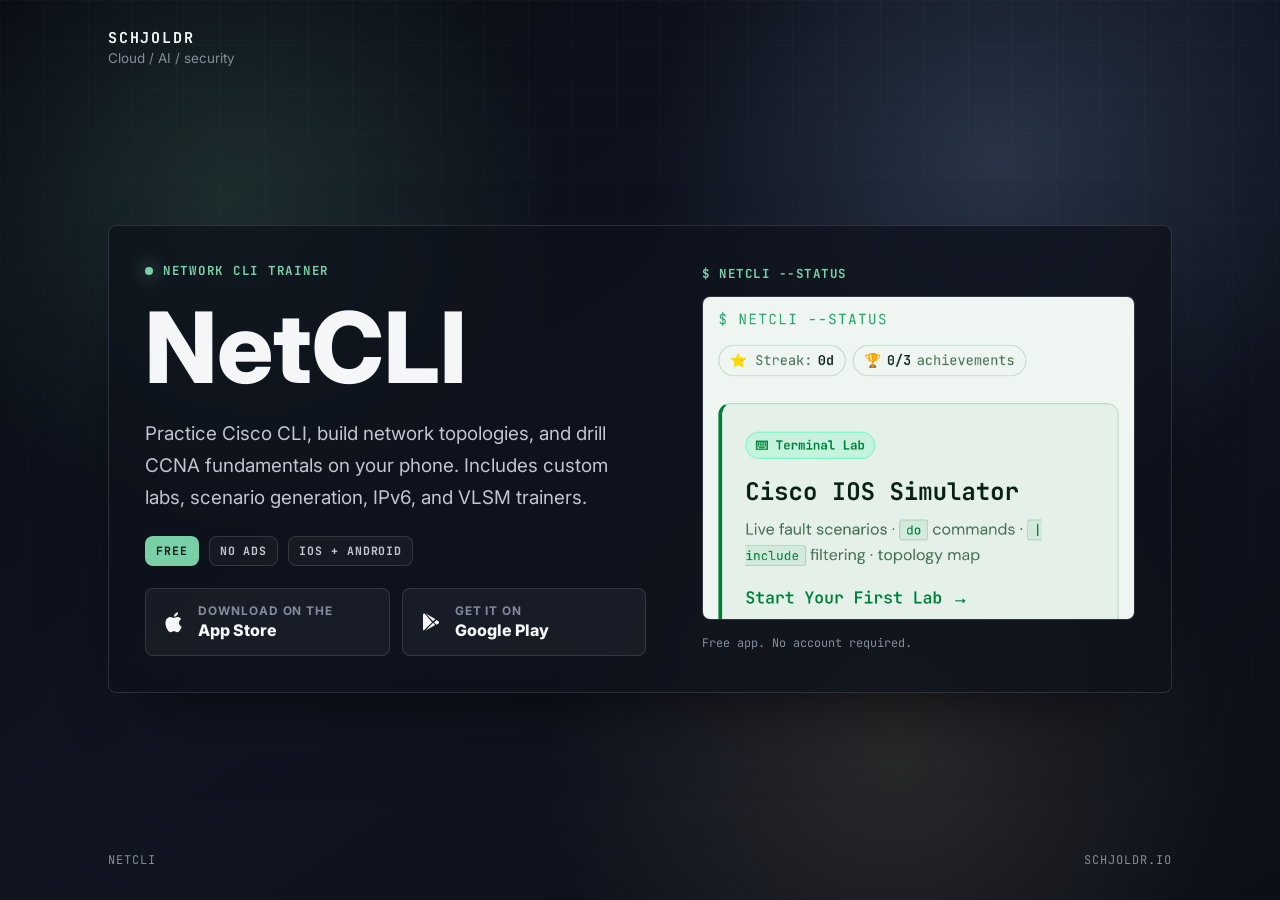
==== link/index.html @ 3c71e32b "Add NetCLI link landing page" ====
<!DOCTYPE html>
<html lang="en">
<head>
  <meta charset="UTF-8" />
  <meta name="viewport" content="width=device-width, initial-scale=1.0" />
  <title>NetCLI - Download</title>
  <meta name="description" content="Download NetCLI, a mobile CLI trainer for Cisco IOS practice, networking labs, IPv6, VLSM, and CCNA study." />
  <meta name="robots" content="index, follow" />

  <meta property="og:title" content="NetCLI - Download" />
  <meta property="og:description" content="Practice Cisco CLI and networking labs on iOS and Android." />
  <meta property="og:type" content="website" />
  <meta property="og:url" content="https://schjoldr.io/link/" />
  <meta property="og:image" content="https://schjoldr.io/assets/images/netcli-preview.png" />

  <link rel="icon" type="image/png" href="../assets/images/SCHJOLDR_logo.png" />
  <link rel="apple-touch-icon" href="../assets/images/SCHJOLDR_logo.png" />

  <link rel="preconnect" href="https://fonts.googleapis.com" />
  <link rel="preconnect" href="https://fonts.gstatic.com" crossorigin />
  <link href="https://fonts.googleapis.com/css2?family=Inter:wght@400;500;600;700;800&family=JetBrains+Mono:wght@500;700&display=swap" rel="stylesheet" />

  <style>
    :root {
      --bg: #0a0d14;
      --panel: rgba(14, 18, 28, 0.74);
      --text: #f5f6f8;
      --text-soft: #c1c6d0;
      --text-dim: #858c9c;
      --ink: #141720;
      --border: rgba(255, 255, 255, 0.12);
      --accent: #8ab0e0;
      --green: #7ad0a6;
      --shadow: 0 30px 80px -42px rgba(0, 0, 0, 0.9);
    }

    * {
      box-sizing: border-box;
      margin: 0;
      padding: 0;
    }

    html {
      min-height: 100%;
      background: var(--bg);
    }

    body {
      min-height: 100vh;
      font-family: "Inter", -apple-system, BlinkMacSystemFont, "Segoe UI", sans-serif;
      color: var(--text);
      background:
        radial-gradient(circle at 18% 22%, rgba(122, 208, 166, 0.16), transparent 26%),
        radial-gradient(circle at 78% 18%, rgba(138, 176, 224, 0.20), transparent 28%),
        radial-gradient(circle at 70% 84%, rgba(201, 176, 137, 0.15), transparent 30%),
        linear-gradient(145deg, #080b12 0%, #101521 48%, #0b0f17 100%);
      -webkit-font-smoothing: antialiased;
      overflow-x: hidden;
    }

    body::before {
      content: "";
      position: fixed;
      inset: 0;
      pointer-events: none;
      background-image:
        linear-gradient(rgba(255, 255, 255, 0.035) 1px, transparent 1px),
        linear-gradient(90deg, rgba(255, 255, 255, 0.035) 1px, transparent 1px);
      background-size: 44px 44px;
      mask-image: linear-gradient(to bottom, rgba(0, 0, 0, 0.62), transparent 72%);
    }

    .page {
      position: relative;
      z-index: 1;
      min-height: 100vh;
      display: grid;
      grid-template-rows: auto 1fr auto;
      gap: 28px;
      width: 100%;
      max-width: 1120px;
      margin: 0 auto;
      padding: 28px;
    }

    header,
    footer {
      display: flex;
      align-items: center;
      justify-content: space-between;
      gap: 18px;
    }

    .brand {
      display: inline-flex;
      align-items: center;
      color: inherit;
      text-decoration: none;
    }

    .brand-text {
      display: grid;
      gap: 2px;
    }

    .brand-name {
      font-family: "JetBrains Mono", monospace;
      font-size: 0.94rem;
      font-weight: 700;
      letter-spacing: 0.12em;
    }

    .brand-status,
    footer {
      color: var(--text-dim);
      font-size: 0.84rem;
    }

    main {
      display: grid;
      align-items: center;
      padding: clamp(42px, 8vh, 92px) 0;
    }

    .download-panel {
      display: grid;
      grid-template-columns: minmax(0, 0.95fr) minmax(280px, 0.82fr);
      gap: clamp(24px, 5vw, 56px);
      align-items: center;
      padding: clamp(20px, 4vw, 36px);
      background: var(--panel);
      border: 1px solid var(--border);
      border-radius: 8px;
      box-shadow: var(--shadow);
      backdrop-filter: blur(18px);
    }

    .copy {
      display: grid;
      gap: 22px;
    }

    .eyebrow {
      display: inline-flex;
      align-items: center;
      width: fit-content;
      gap: 10px;
      color: var(--green);
      font-family: "JetBrains Mono", monospace;
      font-size: 0.78rem;
      font-weight: 700;
      letter-spacing: 0.14em;
      text-transform: uppercase;
    }

    .eyebrow::before {
      content: "";
      width: 8px;
      height: 8px;
      border-radius: 999px;
      background: var(--green);
      box-shadow: 0 0 18px rgba(122, 208, 166, 0.92);
    }

    h1 {
      max-width: 620px;
      font-size: clamp(3.25rem, 8vw, 6.15rem);
      line-height: 0.96;
      font-weight: 800;
      letter-spacing: 0;
      overflow-wrap: break-word;
    }

    .lead {
      max-width: 580px;
      color: var(--text-soft);
      font-size: clamp(1.02rem, 2vw, 1.18rem);
      line-height: 1.7;
    }

    .badges {
      display: flex;
      flex-wrap: wrap;
      gap: 10px;
    }

    .badge {
      display: inline-flex;
      align-items: center;
      min-height: 30px;
      padding: 0 10px;
      color: var(--text-soft);
      font-family: "JetBrains Mono", monospace;
      font-size: 0.72rem;
      font-weight: 700;
      letter-spacing: 0.08em;
      text-transform: uppercase;
      border: 1px solid var(--border);
      border-radius: 8px;
      background: rgba(255, 255, 255, 0.035);
    }

    .badge.highlight {
      color: var(--ink);
      background: var(--green);
      border-color: transparent;
    }

    .actions {
      display: grid;
      grid-template-columns: repeat(2, minmax(0, 1fr));
      gap: 12px;
      width: min(100%, 520px);
    }

    .store-link {
      display: flex;
      align-items: center;
      gap: 12px;
      min-height: 68px;
      padding: 0 16px;
      color: var(--text);
      text-decoration: none;
      border: 1px solid var(--border);
      border-radius: 8px;
      background: rgba(255, 255, 255, 0.045);
      transition: border-color 0.2s ease, background 0.2s ease, transform 0.2s ease;
    }

    .store-link:hover {
      transform: translateY(-2px);
      border-color: rgba(122, 208, 166, 0.58);
      background: rgba(122, 208, 166, 0.09);
    }

    .store-link svg {
      width: 24px;
      height: 24px;
      flex: 0 0 auto;
    }

    .store-copy {
      display: grid;
      gap: 2px;
      min-width: 0;
    }

    .store-kicker {
      color: var(--text-dim);
      font-size: 0.74rem;
      font-weight: 700;
      text-transform: uppercase;
      letter-spacing: 0.08em;
    }

    .store-name {
      color: var(--text);
      font-size: 1rem;
      font-weight: 800;
    }

    .preview {
      display: grid;
      gap: 14px;
    }

    .terminal-label {
      color: var(--green);
      font-family: "JetBrains Mono", monospace;
      font-size: 0.78rem;
      font-weight: 700;
      letter-spacing: 0.12em;
      text-transform: uppercase;
    }

    .preview img {
      display: block;
      width: 100%;
      aspect-ratio: 4 / 3;
      object-fit: cover;
      object-position: center 22%;
      border: 1px solid rgba(255, 255, 255, 0.10);
      border-radius: 8px;
      background: rgba(255, 255, 255, 0.04);
    }

    .preview-note {
      color: var(--text-dim);
      font-family: "JetBrains Mono", monospace;
      font-size: 0.74rem;
      line-height: 1.6;
    }

    footer {
      font-family: "JetBrains Mono", monospace;
      font-size: 0.75rem;
      letter-spacing: 0.08em;
      text-transform: uppercase;
      padding-bottom: 4px;
    }

    footer a {
      color: inherit;
      text-decoration: none;
    }

    footer a:hover {
      color: var(--text-soft);
      text-decoration: underline;
      text-underline-offset: 3px;
    }

    @media (max-width: 840px) {
      .page {
        padding: 20px;
      }

      header,
      footer {
        align-items: flex-start;
        flex-direction: column;
      }

      main {
        padding: 24px 0 42px;
      }

      .download-panel {
        grid-template-columns: 1fr;
      }
    }

    @media (max-width: 560px) {
      h1 {
        font-size: clamp(2.8rem, 16vw, 3.8rem);
      }

      .lead {
        font-size: 1rem;
        line-height: 1.58;
      }

      .actions {
        grid-template-columns: 1fr;
      }

      .store-link {
        width: 100%;
      }
    }
  </style>
</head>
<body>
  <div class="page">
    <header>
      <a class="brand" href="https://schjoldr.io" aria-label="Schjoldr home">
        <span class="brand-text">
          <span class="brand-name">SCHJOLDR</span>
          <span class="brand-status">Cloud / AI / security</span>
        </span>
      </a>
    </header>

    <main>
      <section class="download-panel" aria-labelledby="title">
        <div class="copy">
          <p class="eyebrow">Network CLI trainer</p>
          <h1 id="title">NetCLI</h1>
          <p class="lead">
            Practice Cisco CLI, build network topologies, and drill CCNA fundamentals on your phone. Includes custom labs, scenario generation, IPv6, and VLSM trainers.
          </p>

          <div class="badges" aria-label="App highlights">
            <span class="badge highlight">Free</span>
            <span class="badge">No ads</span>
            <span class="badge">iOS + Android</span>
          </div>

          <div class="actions" aria-label="Download NetCLI">
            <a class="store-link" href="https://apps.apple.com/app/netcli-network-cli-trainer/id6770298746" target="_blank" rel="noopener noreferrer">
              <svg viewBox="0 0 24 24" fill="currentColor" aria-hidden="true">
                <path d="M17.05 12.86c-.03-2.54 2.08-3.77 2.18-3.83-1.19-1.74-3.03-1.98-3.67-2-1.55-.16-3.05.93-3.84.93-.8 0-2.02-.91-3.32-.88-1.68.03-3.25.99-4.11 2.51-1.77 3.07-.45 7.59 1.25 10.07.85 1.21 1.84 2.57 3.14 2.52 1.27-.05 1.74-.81 3.27-.81 1.52 0 1.96.81 3.31.78 1.36-.02 2.22-1.22 3.04-2.44.98-1.39 1.38-2.77 1.4-2.84-.03-.01-2.66-1.02-2.69-4.01Zm-2.06-7.5c.69-.86 1.16-2.03 1.03-3.21-1 .04-2.25.69-2.98 1.54-.64.74-1.21 1.96-1.06 3.1 1.13.09 2.28-.57 2.99-1.43Z" />
              </svg>
              <span class="store-copy">
                <span class="store-kicker">Download on the</span>
                <span class="store-name">App Store</span>
              </span>
            </a>

            <a class="store-link" href="https://play.google.com/store/apps/details?id=io.schjoldr.netcli&amp;pcampaignid=web_share" target="_blank" rel="noopener noreferrer">
              <svg viewBox="0 0 24 24" fill="currentColor" aria-hidden="true">
                <path d="M5.31 3.2A1.55 1.55 0 0 0 4 4.73v14.54c0 .54.28 1.03.74 1.31l8.33-8.4L5.31 3.2Zm8.73 7.99 2.19-2.2L6.67 3.51l7.37 7.68Zm2.2 3.82-2.2-2.2-7.37 7.68 9.57-5.48Zm1.15-4.95-2.38 2.4 2.38 2.4 1.78-1.02a1.55 1.55 0 0 0 0-2.76l-1.78-1.02Z" />
              </svg>
              <span class="store-copy">
                <span class="store-kicker">Get it on</span>
                <span class="store-name">Google Play</span>
              </span>
            </a>
          </div>
        </div>

        <div class="preview" aria-label="NetCLI app preview">
          <p class="terminal-label">$ netcli --status</p>
          <img src="../assets/images/netcli-preview.png" alt="NetCLI app preview" />
          <p class="preview-note">Free app. No account required.</p>
        </div>
      </section>
    </main>

    <footer>
      <span>NetCLI</span>
      <a href="https://schjoldr.io">schjoldr.io</a>
    </footer>
  </div>
</body>
</html>
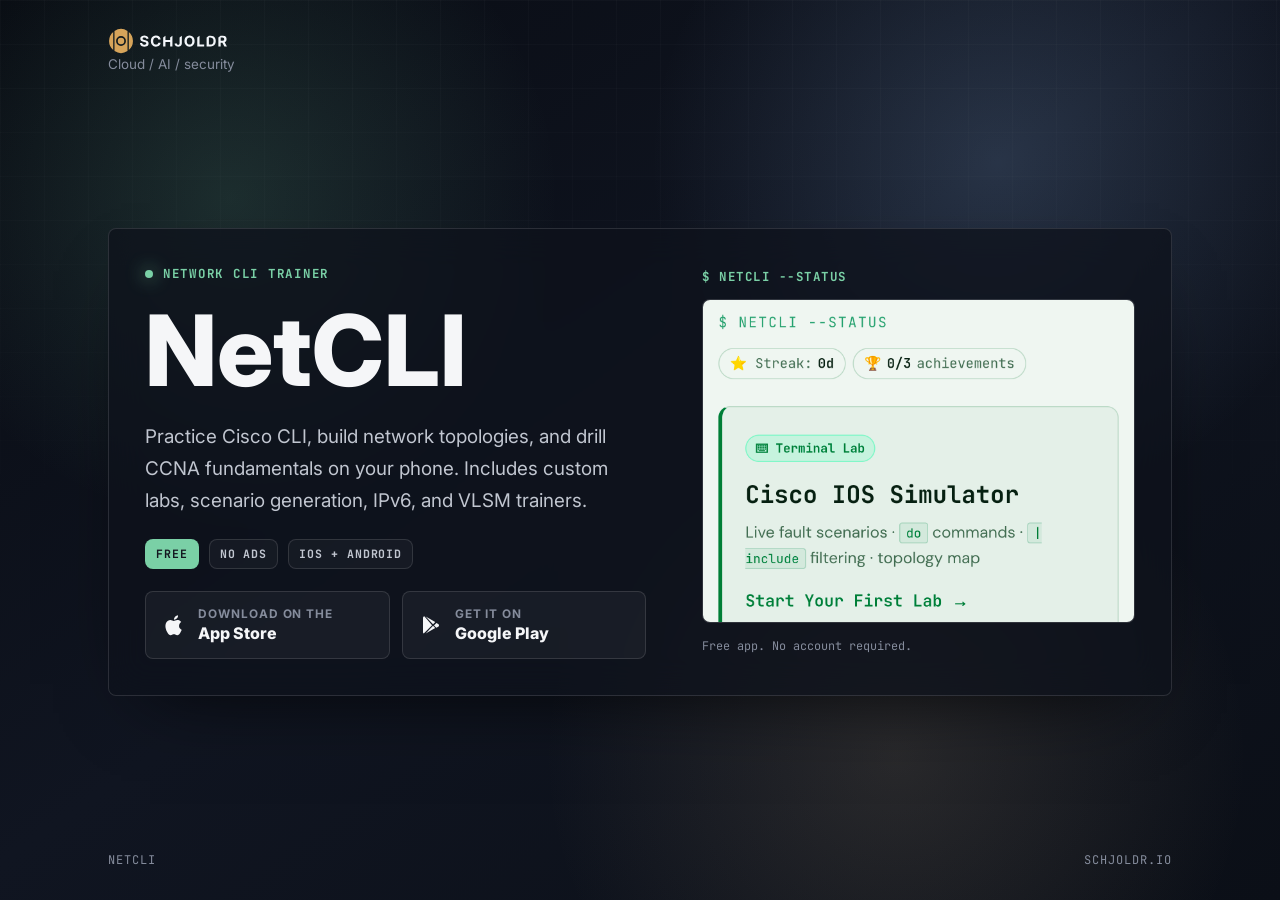
==== commit b52efddb: "NetCLI-siden: ny Schjoldr-logo og favicon" ====
--- a/link/index.html
+++ b/link/index.html
@@ -13,8 +13,9 @@
   <meta property="og:url" content="https://schjoldr.io/link/" />
   <meta property="og:image" content="https://schjoldr.io/assets/images/netcli-preview.png" />
 
-  <link rel="icon" type="image/png" href="../assets/images/SCHJOLDR_logo.png" />
-  <link rel="apple-touch-icon" href="../assets/images/SCHJOLDR_logo.png" />
+  <link rel="icon" href="../assets/brand/favicon.ico" sizes="any" />
+  <link rel="icon" type="image/svg+xml" href="../assets/brand/favicon.svg" />
+  <link rel="apple-touch-icon" href="../assets/brand/icon-180.png" />
 
   <link rel="preconnect" href="https://fonts.googleapis.com" />
   <link rel="preconnect" href="https://fonts.gstatic.com" crossorigin />
@@ -103,11 +104,10 @@
       gap: 2px;
     }
 
-    .brand-name {
-      font-family: "JetBrains Mono", monospace;
-      font-size: 0.94rem;
-      font-weight: 700;
-      letter-spacing: 0.12em;
+    .brand-lockup {
+      display: block;
+      width: auto;
+      height: 26px;
     }
 
     .brand-status,
@@ -355,7 +355,7 @@
     <header>
       <a class="brand" href="https://schjoldr.io" aria-label="Schjoldr home">
         <span class="brand-text">
-          <span class="brand-name">SCHJOLDR</span>
+          <img class="brand-lockup" src="../assets/brand/lockup-on-dark.svg" alt="Schjoldr" width="119" height="26" />
           <span class="brand-status">Cloud / AI / security</span>
         </span>
       </a>
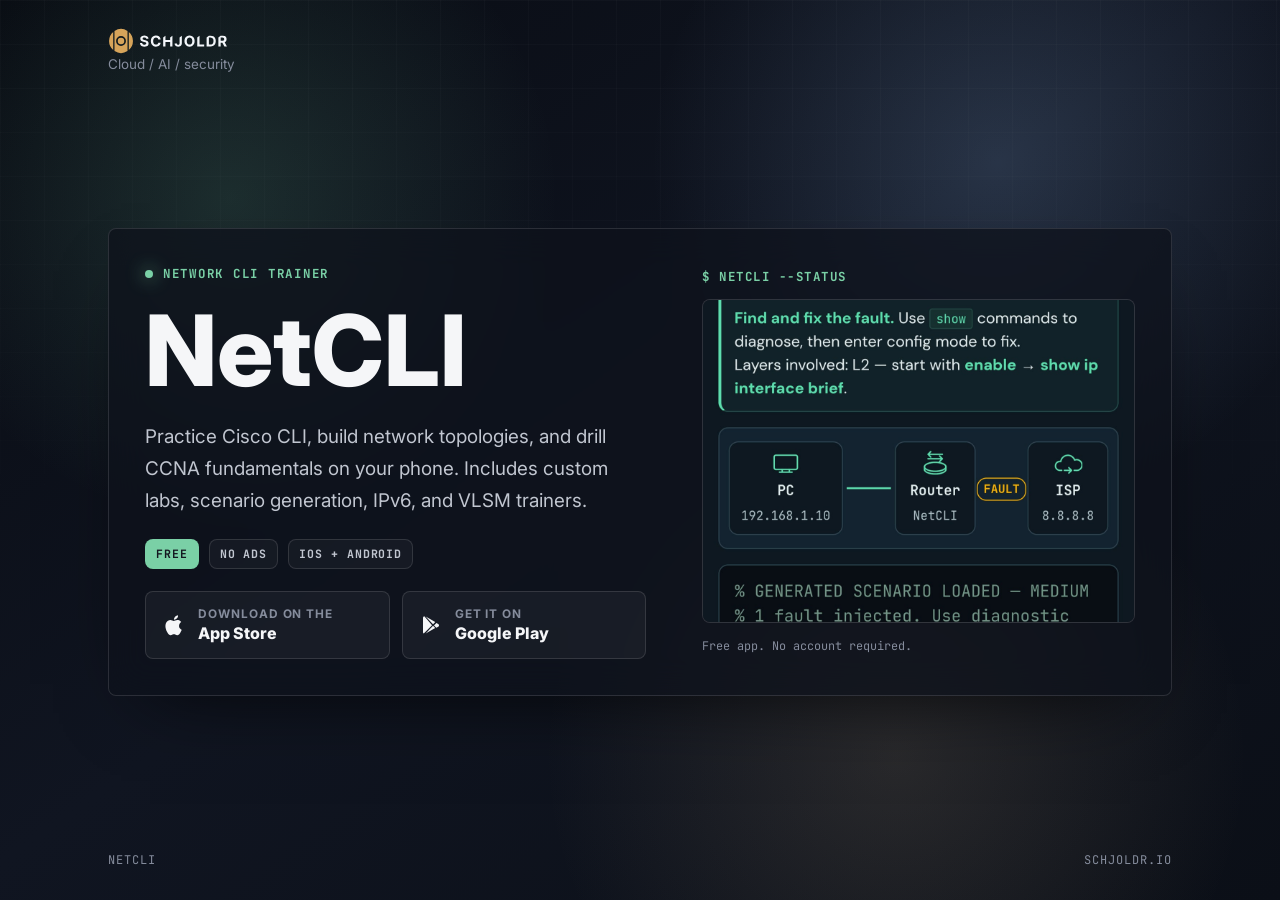
==== commit 97bb31c3: "NetCLI-siden: nytt terminalbilde" ====
--- a/link/index.html
+++ b/link/index.html
@@ -11,7 +11,7 @@
   <meta property="og:description" content="Practice Cisco CLI and networking labs on iOS and Android." />
   <meta property="og:type" content="website" />
   <meta property="og:url" content="https://schjoldr.io/link/" />
-  <meta property="og:image" content="https://schjoldr.io/assets/images/netcli-preview.png" />
+  <meta property="og:image" content="https://schjoldr.io/assets/images/netcli-terminal.jpg" />
 
   <link rel="icon" href="../assets/brand/favicon.ico" sizes="any" />
   <link rel="icon" type="image/svg+xml" href="../assets/brand/favicon.svg" />
@@ -401,7 +401,7 @@
 
         <div class="preview" aria-label="NetCLI app preview">
           <p class="terminal-label">$ netcli --status</p>
-          <img src="../assets/images/netcli-preview.png" alt="NetCLI app preview" />
+          <img src="../assets/images/netcli-terminal.jpg" alt="NetCLI app preview" />
           <p class="preview-note">Free app. No account required.</p>
         </div>
       </section>
